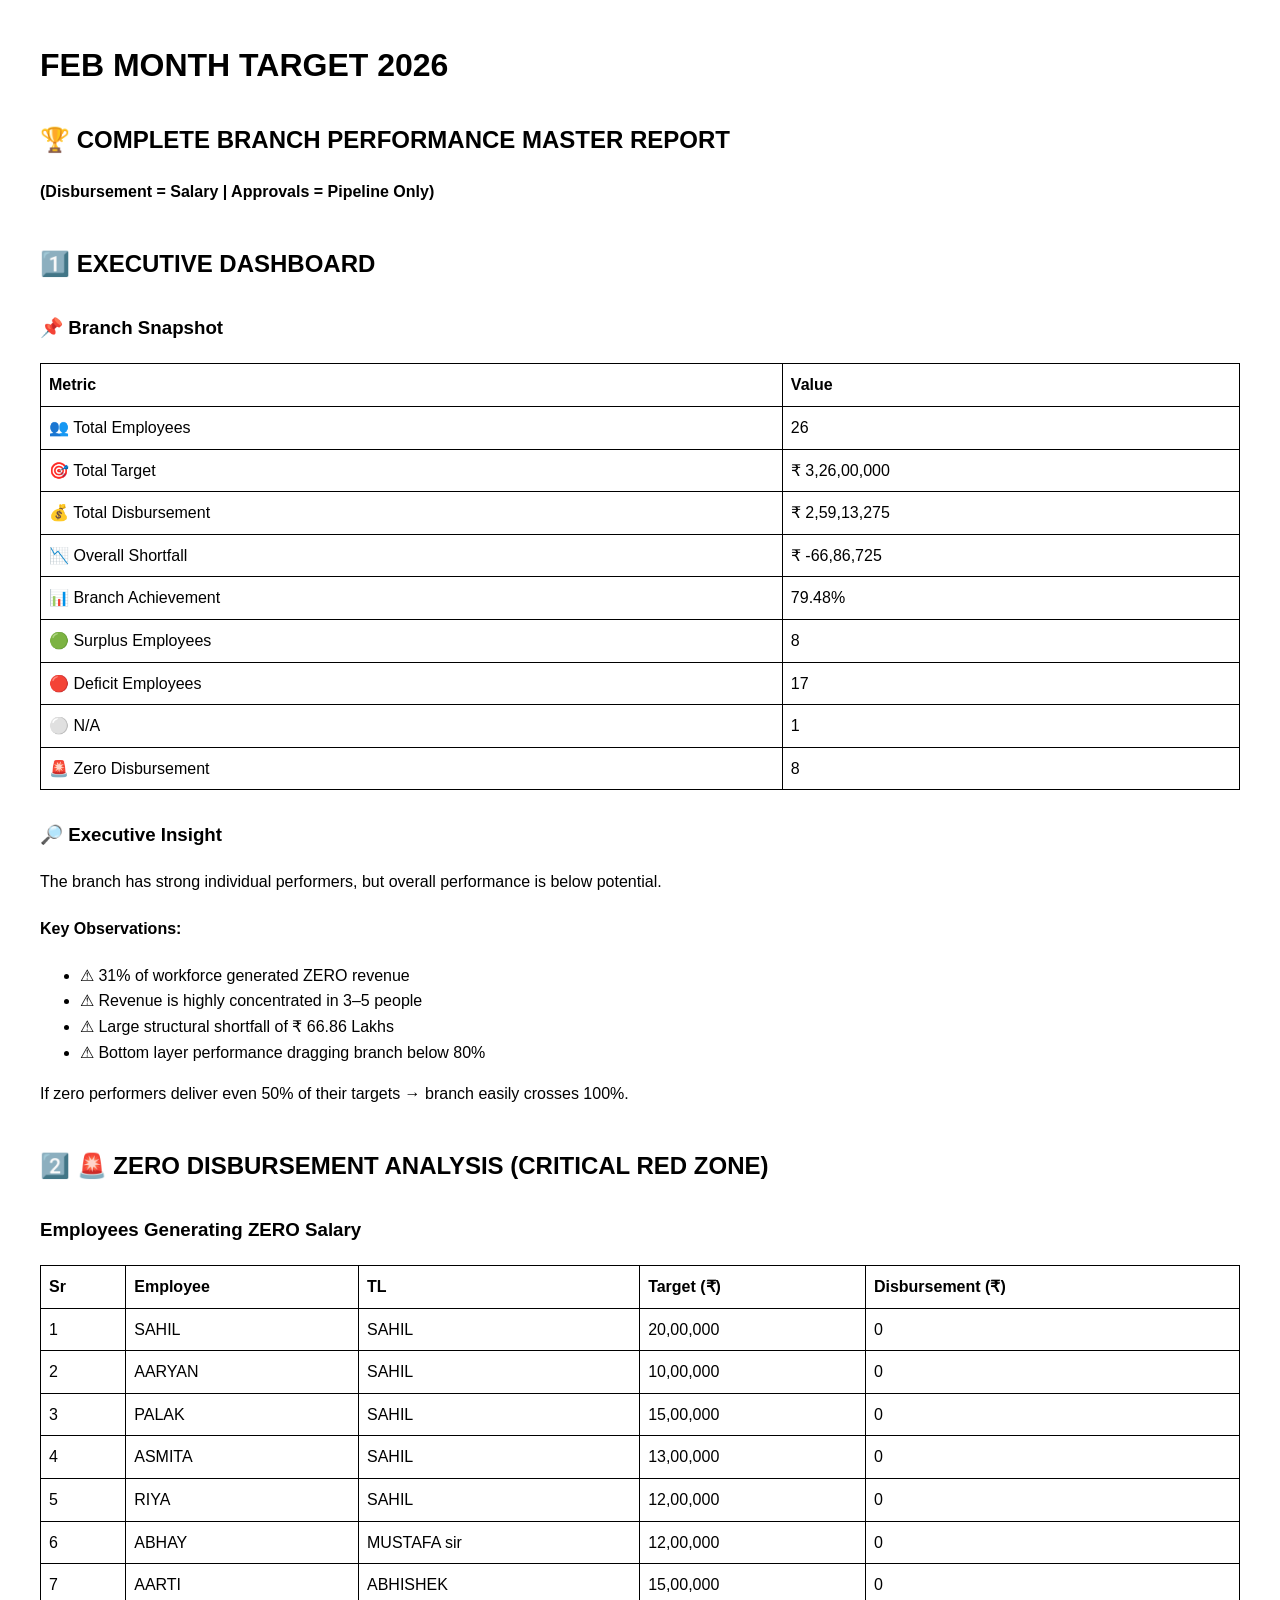
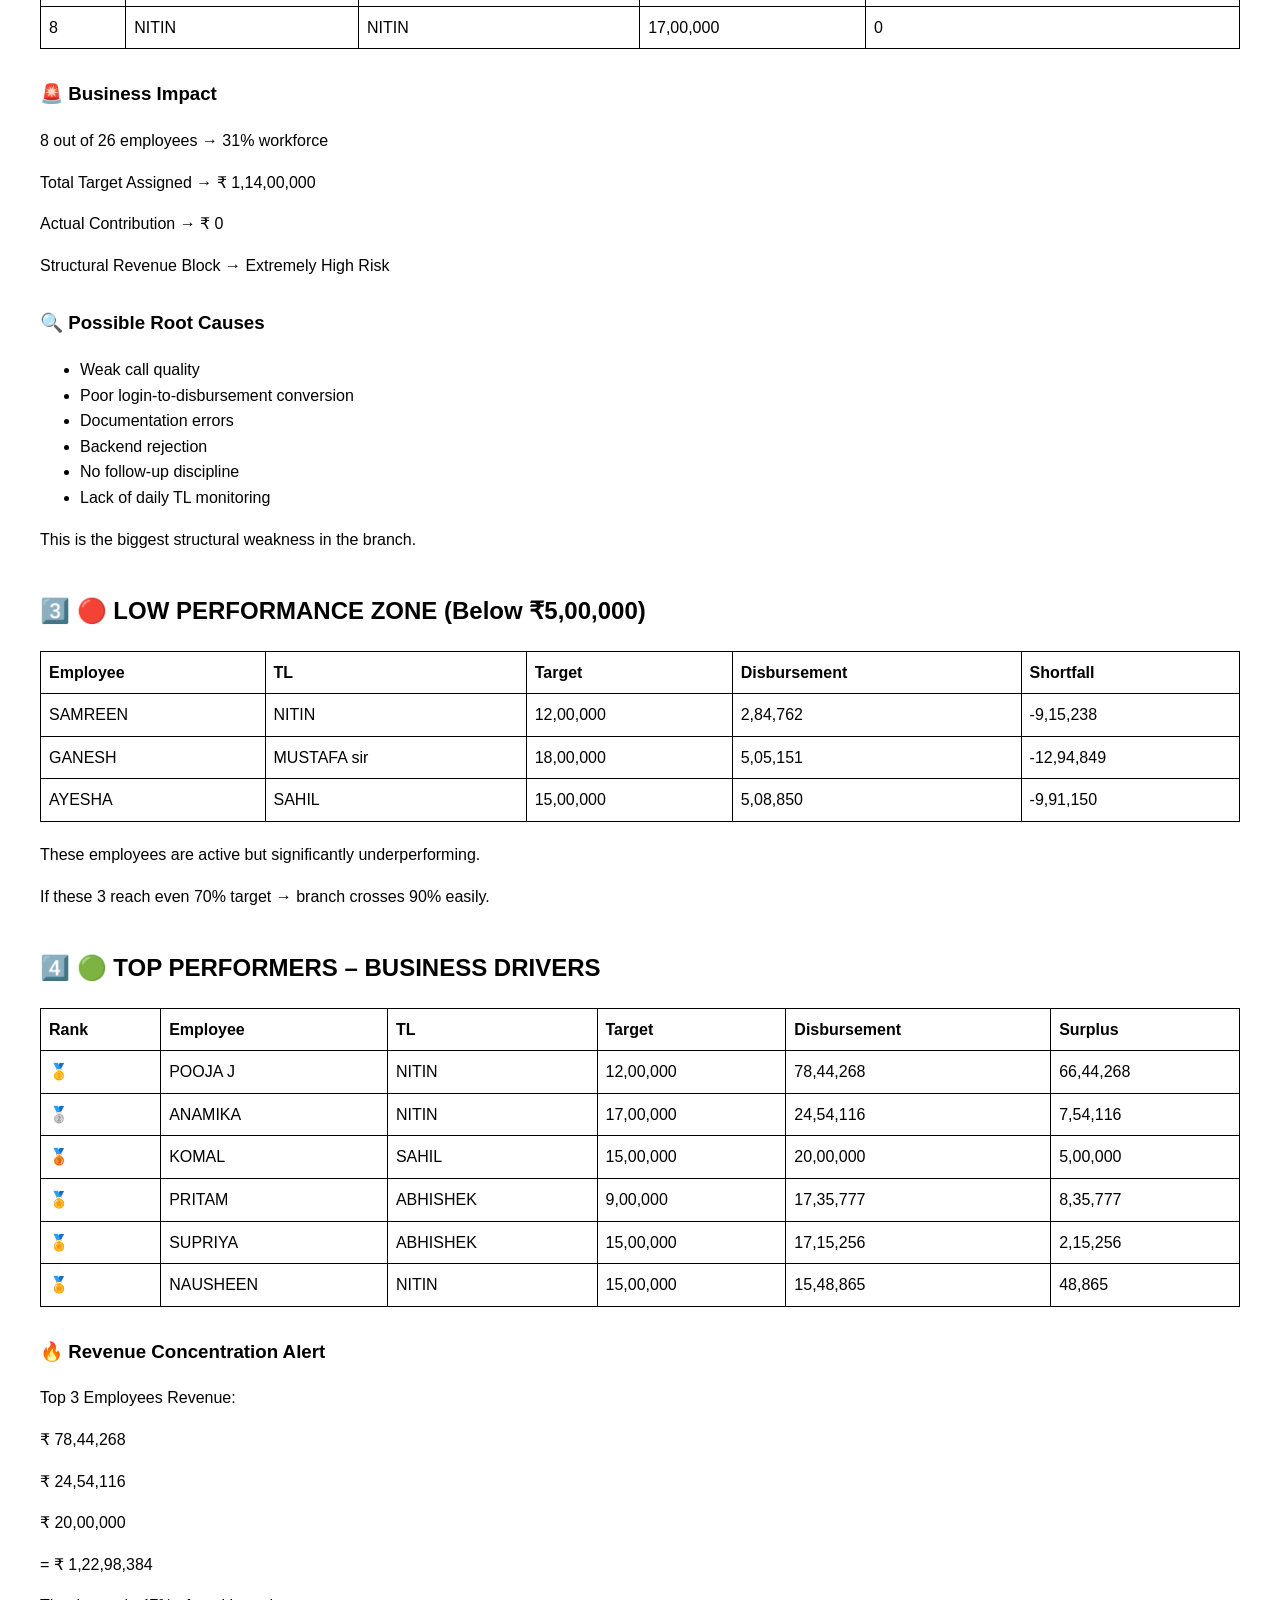
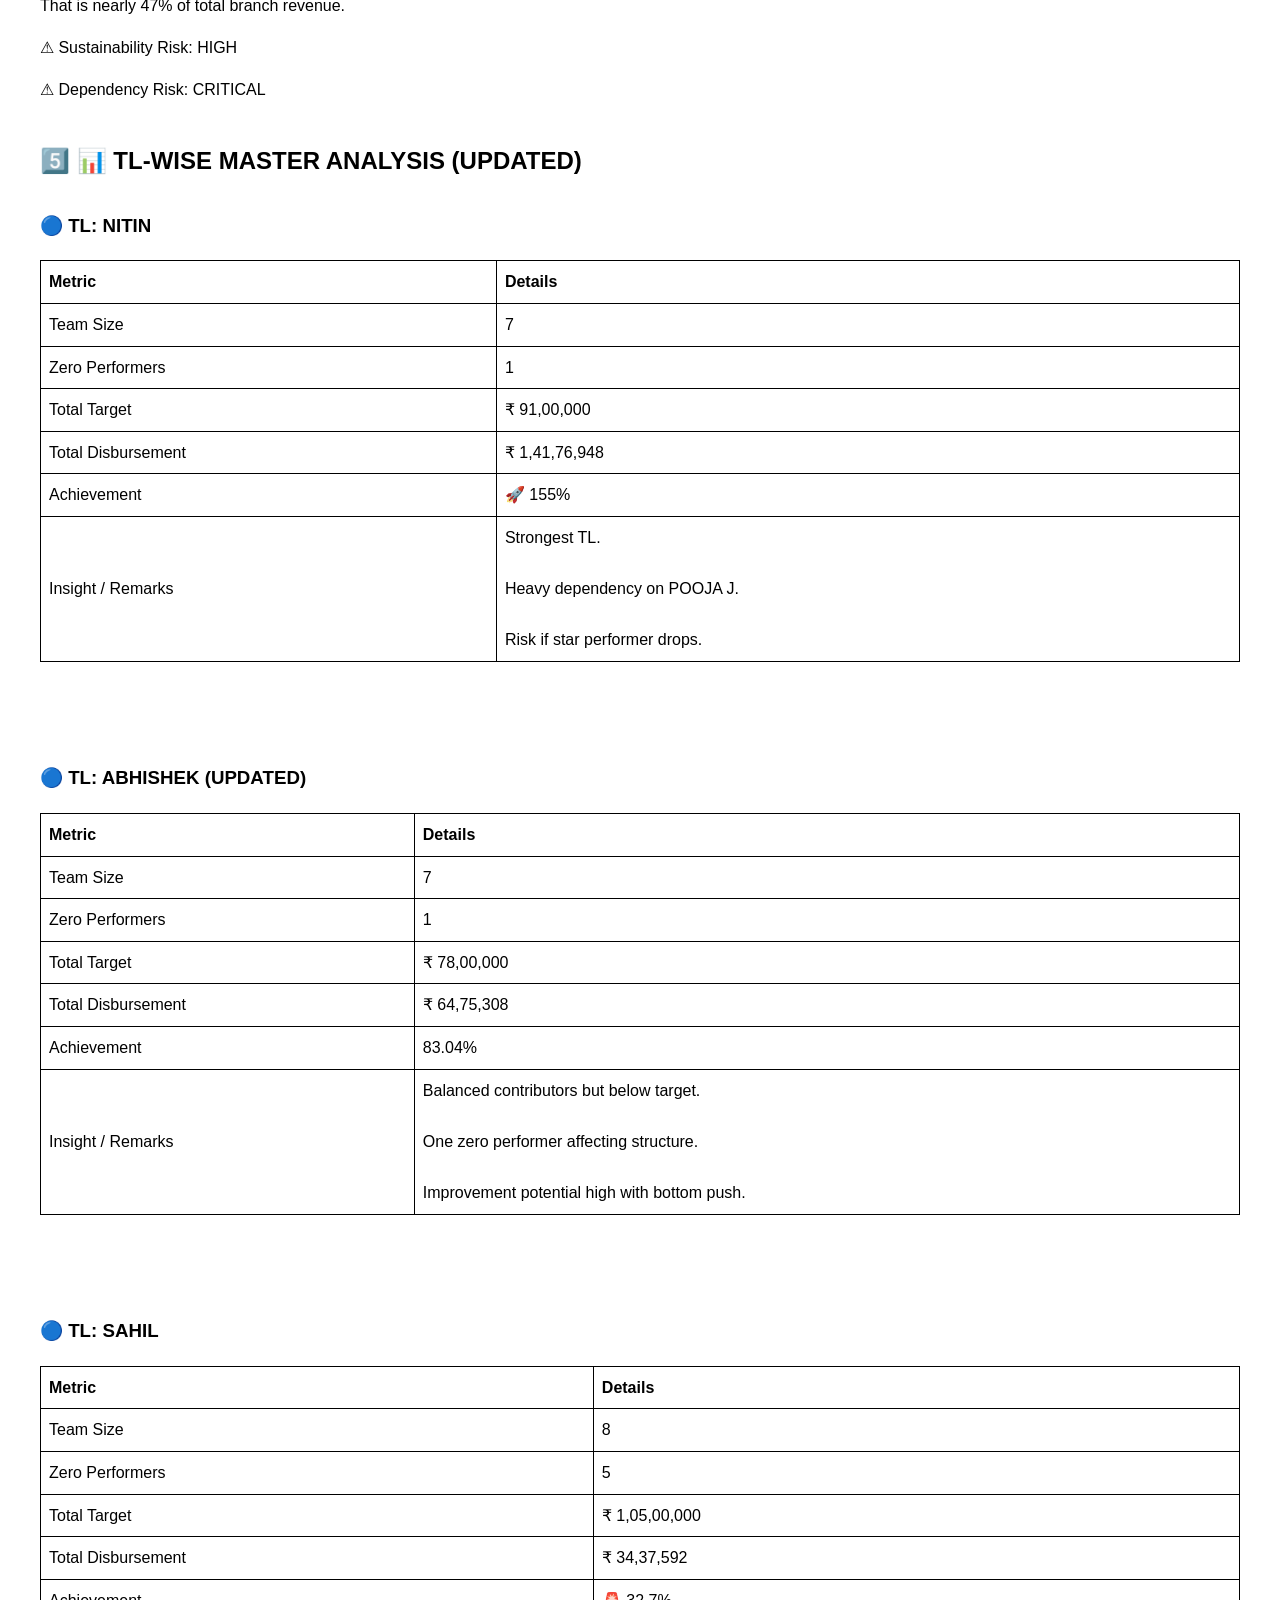
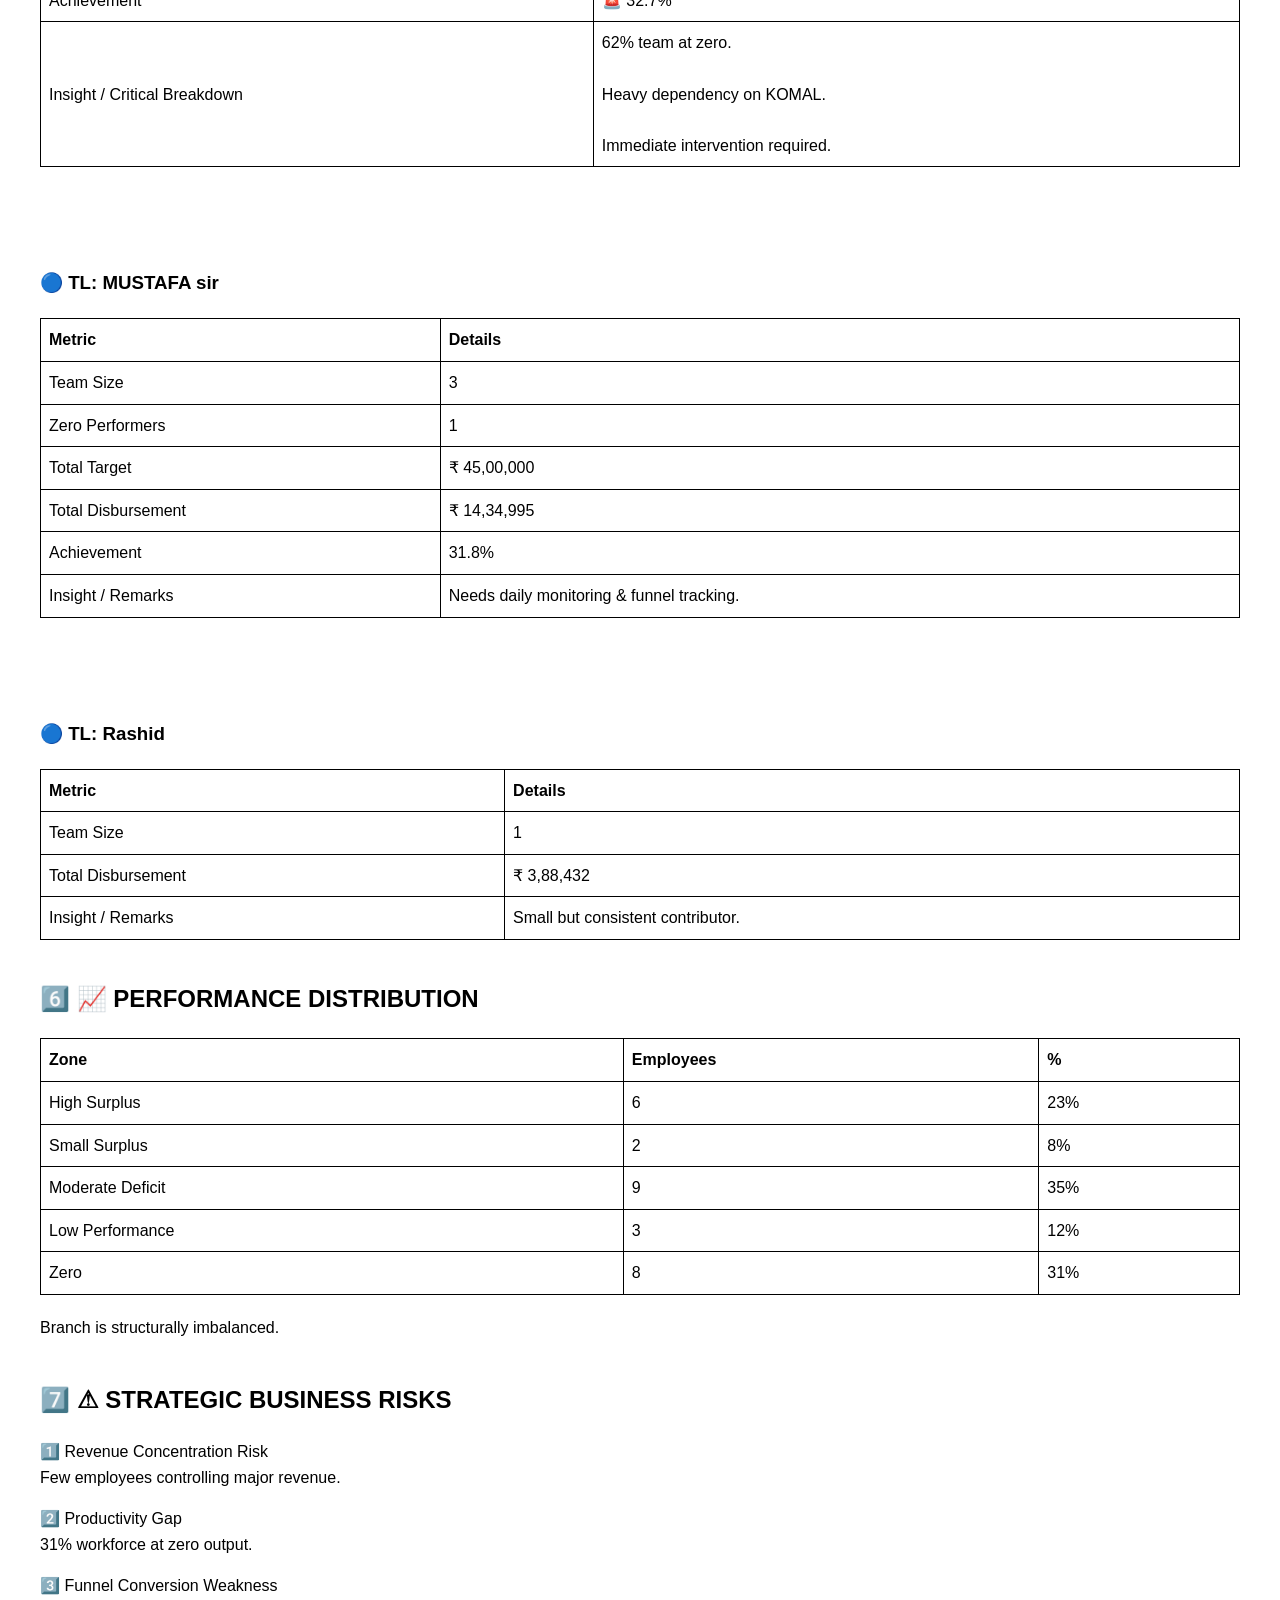
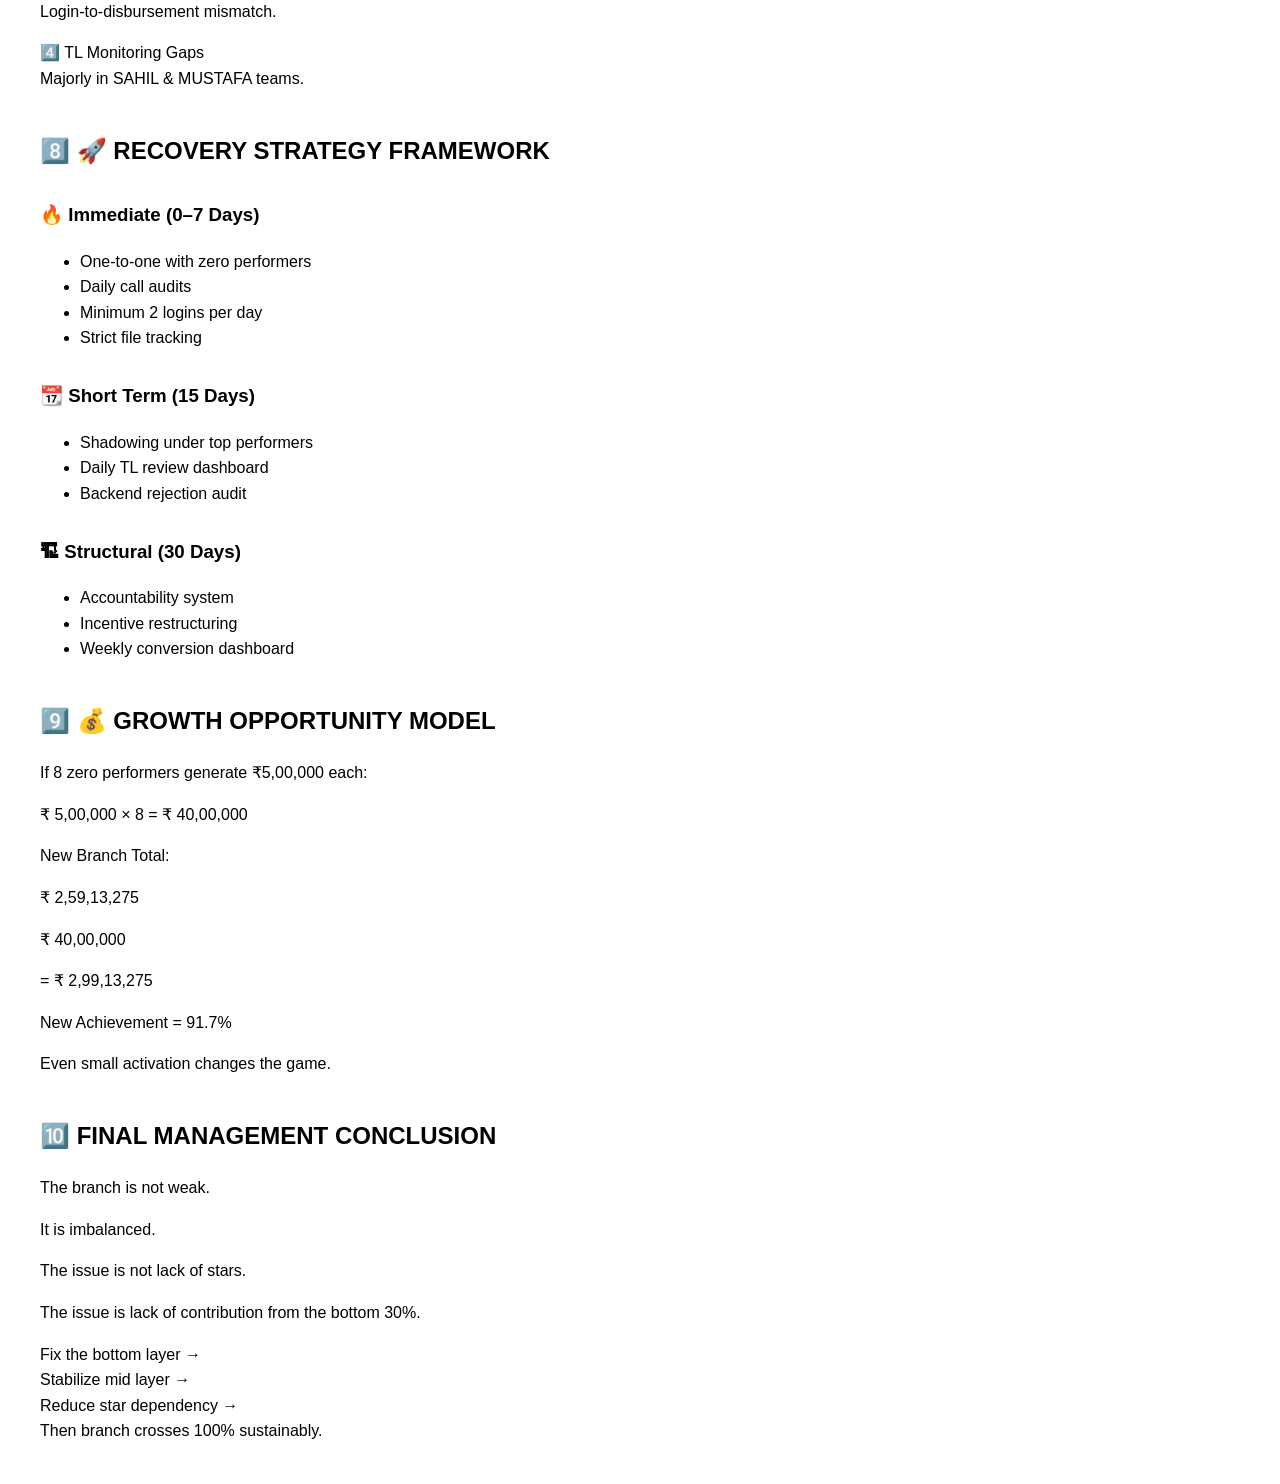
==== report.html @ 0ed211df "Create report.html" ====
<!DOCTYPE html>
<html lang="en">
<head>
<meta charset="UTF-8">
<title>FEB_MONTH_TARGET_2026 - Complete Branch Performance Master Report</title>
<link rel="stylesheet" href="report.css">

<style>
body {
    font-family: Arial, sans-serif;
    margin: 40px;
    line-height: 1.6;
}
h1, h2, h3 {
    margin-top: 30px;
}
table {
    width: 100%;
    border-collapse: collapse;
    margin: 20px 0;
}
table, th, td {
    border: 1px solid black;
}
th, td {
    padding: 8px;
    text-align: left;
}
.section {
    margin-top: 40px;
}
</style>
</head>
<body>

<h1>FEB MONTH TARGET 2026</h1>
<h2>🏆 COMPLETE BRANCH PERFORMANCE MASTER REPORT</h2>

<p><strong>(Disbursement = Salary | Approvals = Pipeline Only)</strong></p>

<div class="section">
<h2>1️⃣ EXECUTIVE DASHBOARD</h2>
<h3>📌 Branch Snapshot</h3>

<table>
<tr><th>Metric</th><th>Value</th></tr>
<tr><td>👥 Total Employees</td><td>26</td></tr>
<tr><td>🎯 Total Target</td><td>₹ 3,26,00,000</td></tr>
<tr><td>💰 Total Disbursement</td><td>₹ 2,59,13,275</td></tr>
<tr><td>📉 Overall Shortfall</td><td>₹ -66,86,725</td></tr>
<tr><td>📊 Branch Achievement</td><td>79.48%</td></tr>
<tr><td>🟢 Surplus Employees</td><td>8</td></tr>
<tr><td>🔴 Deficit Employees</td><td>17</td></tr>
<tr><td>⚪ N/A</td><td>1</td></tr>
<tr><td>🚨 Zero Disbursement</td><td>8</td></tr>
</table>

<h3>🔎 Executive Insight</h3>

<p>The branch has strong individual performers, but overall performance is below potential.</p>

<h4>Key Observations:</h4>
<ul>
<li>⚠ 31% of workforce generated ZERO revenue</li>
<li>⚠ Revenue is highly concentrated in 3–5 people</li>
<li>⚠ Large structural shortfall of ₹ 66.86 Lakhs</li>
<li>⚠ Bottom layer performance dragging branch below 80%</li>
</ul>

<p>If zero performers deliver even 50% of their targets → branch easily crosses 100%.</p>
</div>

<div class="section">
<h2>2️⃣ 🚨 ZERO DISBURSEMENT ANALYSIS (CRITICAL RED ZONE)</h2>

<h3>Employees Generating ZERO Salary</h3>

<table>
<tr>
<th>Sr</th><th>Employee</th><th>TL</th><th>Target (₹)</th><th>Disbursement (₹)</th>
</tr>
<tr><td>1</td><td>SAHIL</td><td>SAHIL</td><td>20,00,000</td><td>0</td></tr>
<tr><td>2</td><td>AARYAN</td><td>SAHIL</td><td>10,00,000</td><td>0</td></tr>
<tr><td>3</td><td>PALAK</td><td>SAHIL</td><td>15,00,000</td><td>0</td></tr>
<tr><td>4</td><td>ASMITA</td><td>SAHIL</td><td>13,00,000</td><td>0</td></tr>
<tr><td>5</td><td>RIYA</td><td>SAHIL</td><td>12,00,000</td><td>0</td></tr>
<tr><td>6</td><td>ABHAY</td><td>MUSTAFA sir</td><td>12,00,000</td><td>0</td></tr>
<tr><td>7</td><td>AARTI</td><td>ABHISHEK</td><td>15,00,000</td><td>0</td></tr>
<tr><td>8</td><td>NITIN</td><td>NITIN</td><td>17,00,000</td><td>0</td></tr>
</table>

<h3>🚨 Business Impact</h3>
<p>8 out of 26 employees → 31% workforce</p>
<p>Total Target Assigned → ₹ 1,14,00,000</p>
<p>Actual Contribution → ₹ 0</p>
<p>Structural Revenue Block → Extremely High Risk</p>

<h3>🔍 Possible Root Causes</h3>
<ul>
<li>Weak call quality</li>
<li>Poor login-to-disbursement conversion</li>
<li>Documentation errors</li>
<li>Backend rejection</li>
<li>No follow-up discipline</li>
<li>Lack of daily TL monitoring</li>
</ul>

<p>This is the biggest structural weakness in the branch.</p>
</div>

<div class="section">
<h2>3️⃣ 🔴 LOW PERFORMANCE ZONE (Below ₹5,00,000)</h2>

<table>
<tr>
<th>Employee</th><th>TL</th><th>Target</th><th>Disbursement</th><th>Shortfall</th>
</tr>
<tr><td>SAMREEN</td><td>NITIN</td><td>12,00,000</td><td>2,84,762</td><td>-9,15,238</td></tr>
<tr><td>GANESH</td><td>MUSTAFA sir</td><td>18,00,000</td><td>5,05,151</td><td>-12,94,849</td></tr>
<tr><td>AYESHA</td><td>SAHIL</td><td>15,00,000</td><td>5,08,850</td><td>-9,91,150</td></tr>
</table>

<p>These employees are active but significantly underperforming.</p>
<p>If these 3 reach even 70% target → branch crosses 90% easily.</p>
</div>

<div class="section">
<h2>4️⃣ 🟢 TOP PERFORMERS – BUSINESS DRIVERS</h2>

<table>
<tr>
<th>Rank</th><th>Employee</th><th>TL</th><th>Target</th><th>Disbursement</th><th>Surplus</th>
</tr>
<tr><td>🥇</td><td>POOJA J</td><td>NITIN</td><td>12,00,000</td><td>78,44,268</td><td>66,44,268</td></tr>
<tr><td>🥈</td><td>ANAMIKA</td><td>NITIN</td><td>17,00,000</td><td>24,54,116</td><td>7,54,116</td></tr>
<tr><td>🥉</td><td>KOMAL</td><td>SAHIL</td><td>15,00,000</td><td>20,00,000</td><td>5,00,000</td></tr>
<tr><td>🏅</td><td>PRITAM</td><td>ABHISHEK</td><td>9,00,000</td><td>17,35,777</td><td>8,35,777</td></tr>
<tr><td>🏅</td><td>SUPRIYA</td><td>ABHISHEK</td><td>15,00,000</td><td>17,15,256</td><td>2,15,256</td></tr>
<tr><td>🏅</td><td>NAUSHEEN</td><td>NITIN</td><td>15,00,000</td><td>15,48,865</td><td>48,865</td></tr>
</table>

<h3>🔥 Revenue Concentration Alert</h3>

<p>Top 3 Employees Revenue:</p>
<p>₹ 78,44,268</p>
<p>₹ 24,54,116</p>
<p>₹ 20,00,000</p>
<p>= ₹ 1,22,98,384</p>

<p>That is nearly 47% of total branch revenue.</p>

<p>⚠ Sustainability Risk: HIGH</p>
<p>⚠ Dependency Risk: CRITICAL</p>
</div>

<div class="section">
<h2>5️⃣ 📊 TL-WISE MASTER ANALYSIS (UPDATED)</h2>

<!-- ================= NITIN ================= -->
<h3>🔵 TL: NITIN</h3>
<table class="tl-table">
<tr><th>Metric</th><th>Details</th></tr>
<tr><td>Team Size</td><td>7</td></tr>
<tr><td>Zero Performers</td><td>1</td></tr>
<tr><td>Total Target</td><td>₹ 91,00,000</td></tr>
<tr><td>Total Disbursement</td><td>₹ 1,41,76,948</td></tr>
<tr><td>Achievement</td><td>🚀 155%</td></tr>
<tr>
<td>Insight / Remarks</td>
<td>
Strongest TL.<br><br>
Heavy dependency on POOJA J.<br><br>
Risk if star performer drops.
</td>
</tr>
</table>

<br><br>

<!-- ================= ABHISHEK ================= -->
<h3>🔵 TL: ABHISHEK (UPDATED)</h3>
<table class="tl-table">
<tr><th>Metric</th><th>Details</th></tr>
<tr><td>Team Size</td><td>7</td></tr>
<tr><td>Zero Performers</td><td>1</td></tr>
<tr><td>Total Target</td><td>₹ 78,00,000</td></tr>
<tr><td>Total Disbursement</td><td>₹ 64,75,308</td></tr>
<tr><td>Achievement</td><td>83.04%</td></tr>
<tr>
<td>Insight / Remarks</td>
<td>
Balanced contributors but below target.<br><br>
One zero performer affecting structure.<br><br>
Improvement potential high with bottom push.
</td>
</tr>
</table>

<br><br>

<!-- ================= SAHIL ================= -->
<h3>🔵 TL: SAHIL</h3>
<table class="tl-table">
<tr><th>Metric</th><th>Details</th></tr>
<tr><td>Team Size</td><td>8</td></tr>
<tr><td>Zero Performers</td><td>5</td></tr>
<tr><td>Total Target</td><td>₹ 1,05,00,000</td></tr>
<tr><td>Total Disbursement</td><td>₹ 34,37,592</td></tr>
<tr><td>Achievement</td><td>🚨 32.7%</td></tr>
<tr>
<td>Insight / Critical Breakdown</td>
<td>
62% team at zero.<br><br>
Heavy dependency on KOMAL.<br><br>
Immediate intervention required.
</td>
</tr>
</table>

<br><br>

<!-- ================= MUSTAFA ================= -->
<h3>🔵 TL: MUSTAFA sir</h3>
<table class="tl-table">
<tr><th>Metric</th><th>Details</th></tr>
<tr><td>Team Size</td><td>3</td></tr>
<tr><td>Zero Performers</td><td>1</td></tr>
<tr><td>Total Target</td><td>₹ 45,00,000</td></tr>
<tr><td>Total Disbursement</td><td>₹ 14,34,995</td></tr>
<tr><td>Achievement</td><td>31.8%</td></tr>
<tr>
<td>Insight / Remarks</td>
<td>
Needs daily monitoring & funnel tracking.
</td>
</tr>
</table>

<br><br>

<!-- ================= RASHID ================= -->
<h3>🔵 TL: Rashid</h3>
<table class="tl-table">
<tr><th>Metric</th><th>Details</th></tr>
<tr><td>Team Size</td><td>1</td></tr>
<tr><td>Total Disbursement</td><td>₹ 3,88,432</td></tr>
<tr>
<td>Insight / Remarks</td>
<td>
Small but consistent contributor.
</td>
</tr>
</table>

</div>


<div class="section">
<h2>6️⃣ 📈 PERFORMANCE DISTRIBUTION</h2>

<table>
<tr><th>Zone</th><th>Employees</th><th>%</th></tr>
<tr><td>High Surplus</td><td>6</td><td>23%</td></tr>
<tr><td>Small Surplus</td><td>2</td><td>8%</td></tr>
<tr><td>Moderate Deficit</td><td>9</td><td>35%</td></tr>
<tr><td>Low Performance</td><td>3</td><td>12%</td></tr>
<tr><td>Zero</td><td>8</td><td>31%</td></tr>
</table>

<p>Branch is structurally imbalanced.</p>
</div>

<div class="section">
<h2>7️⃣ ⚠ STRATEGIC BUSINESS RISKS</h2>

<p>1️⃣ Revenue Concentration Risk<br>
Few employees controlling major revenue.</p>

<p>2️⃣ Productivity Gap<br>
31% workforce at zero output.</p>

<p>3️⃣ Funnel Conversion Weakness<br>
Login-to-disbursement mismatch.</p>

<p>4️⃣ TL Monitoring Gaps<br>
Majorly in SAHIL & MUSTAFA teams.</p>
</div>

<div class="section">
<h2>8️⃣ 🚀 RECOVERY STRATEGY FRAMEWORK</h2>

<h3>🔥 Immediate (0–7 Days)</h3>
<ul>
<li>One-to-one with zero performers</li>
<li>Daily call audits</li>
<li>Minimum 2 logins per day</li>
<li>Strict file tracking</li>
</ul>

<h3>📆 Short Term (15 Days)</h3>
<ul>
<li>Shadowing under top performers</li>
<li>Daily TL review dashboard</li>
<li>Backend rejection audit</li>
</ul>

<h3>🏗 Structural (30 Days)</h3>
<ul>
<li>Accountability system</li>
<li>Incentive restructuring</li>
<li>Weekly conversion dashboard</li>
</ul>
</div>

<div class="section">
<h2>9️⃣ 💰 GROWTH OPPORTUNITY MODEL</h2>

<p>If 8 zero performers generate ₹5,00,000 each:</p>
<p>₹ 5,00,000 × 8 = ₹ 40,00,000</p>

<p>New Branch Total:</p>
<p>₹ 2,59,13,275</p>
<p>₹ 40,00,000</p>
<p>= ₹ 2,99,13,275</p>

<p>New Achievement = 91.7%</p>

<p>Even small activation changes the game.</p>
</div>

<div class="section">
<h2>🔟 FINAL MANAGEMENT CONCLUSION</h2>

<p>The branch is not weak.</p>
<p>It is imbalanced.</p>
<p>The issue is not lack of stars.</p>
<p>The issue is lack of contribution from the bottom 30%.</p>

<p>
Fix the bottom layer →<br>
Stabilize mid layer →<br>
Reduce star dependency →<br>
Then branch crosses 100% sustainably.
</p>

</div>

</body>
</html>
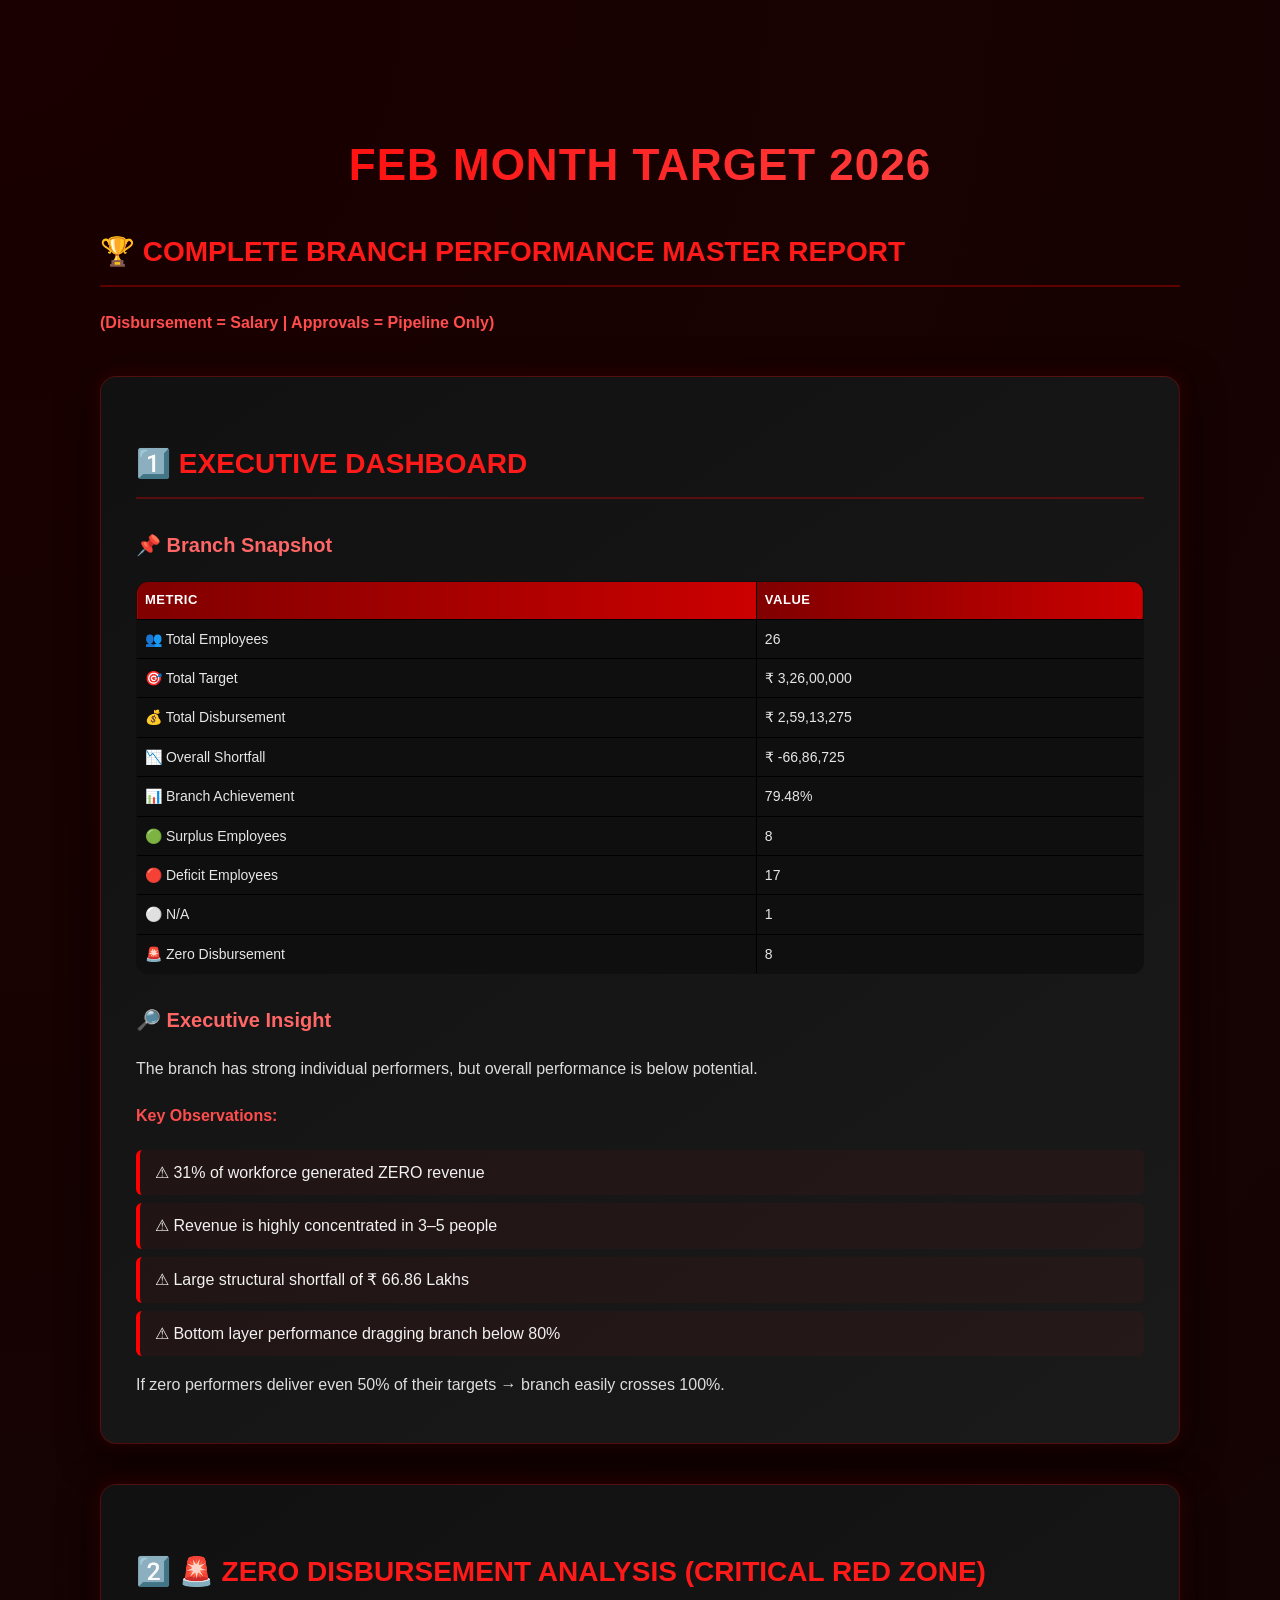
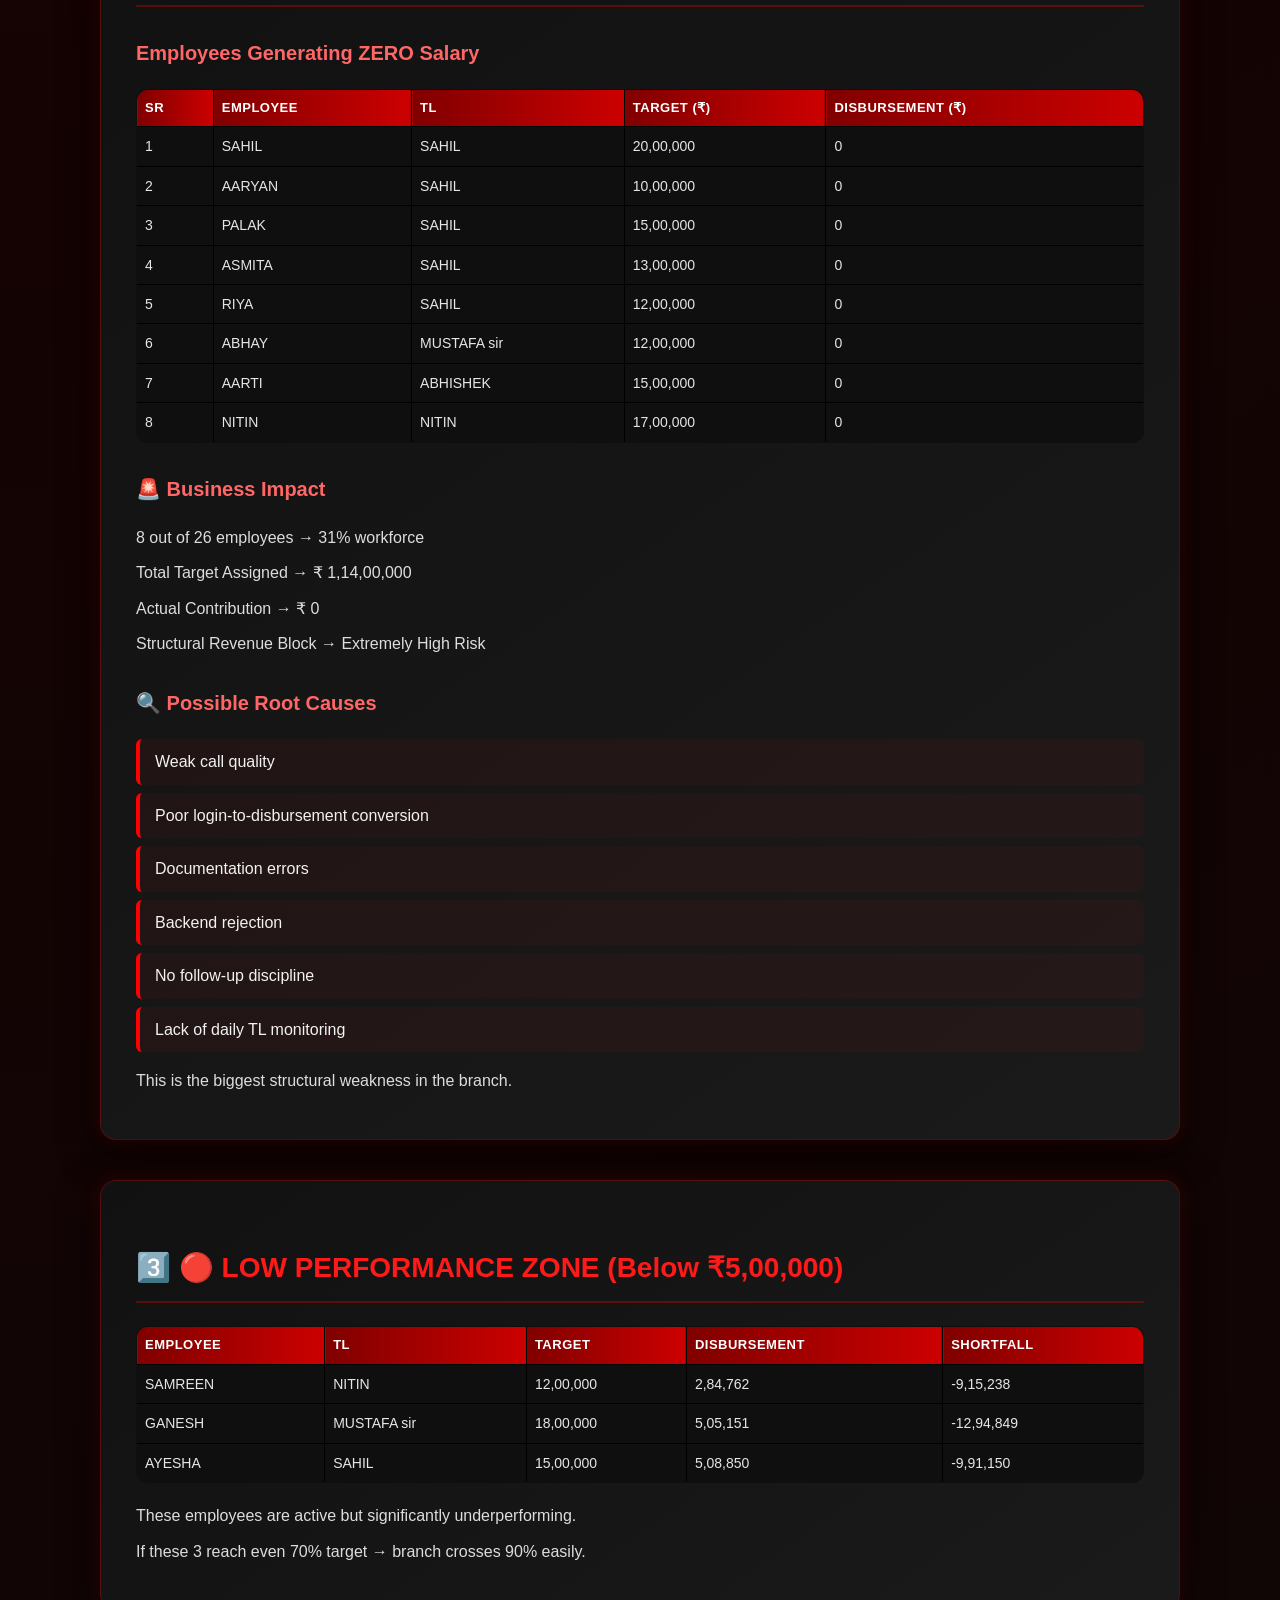
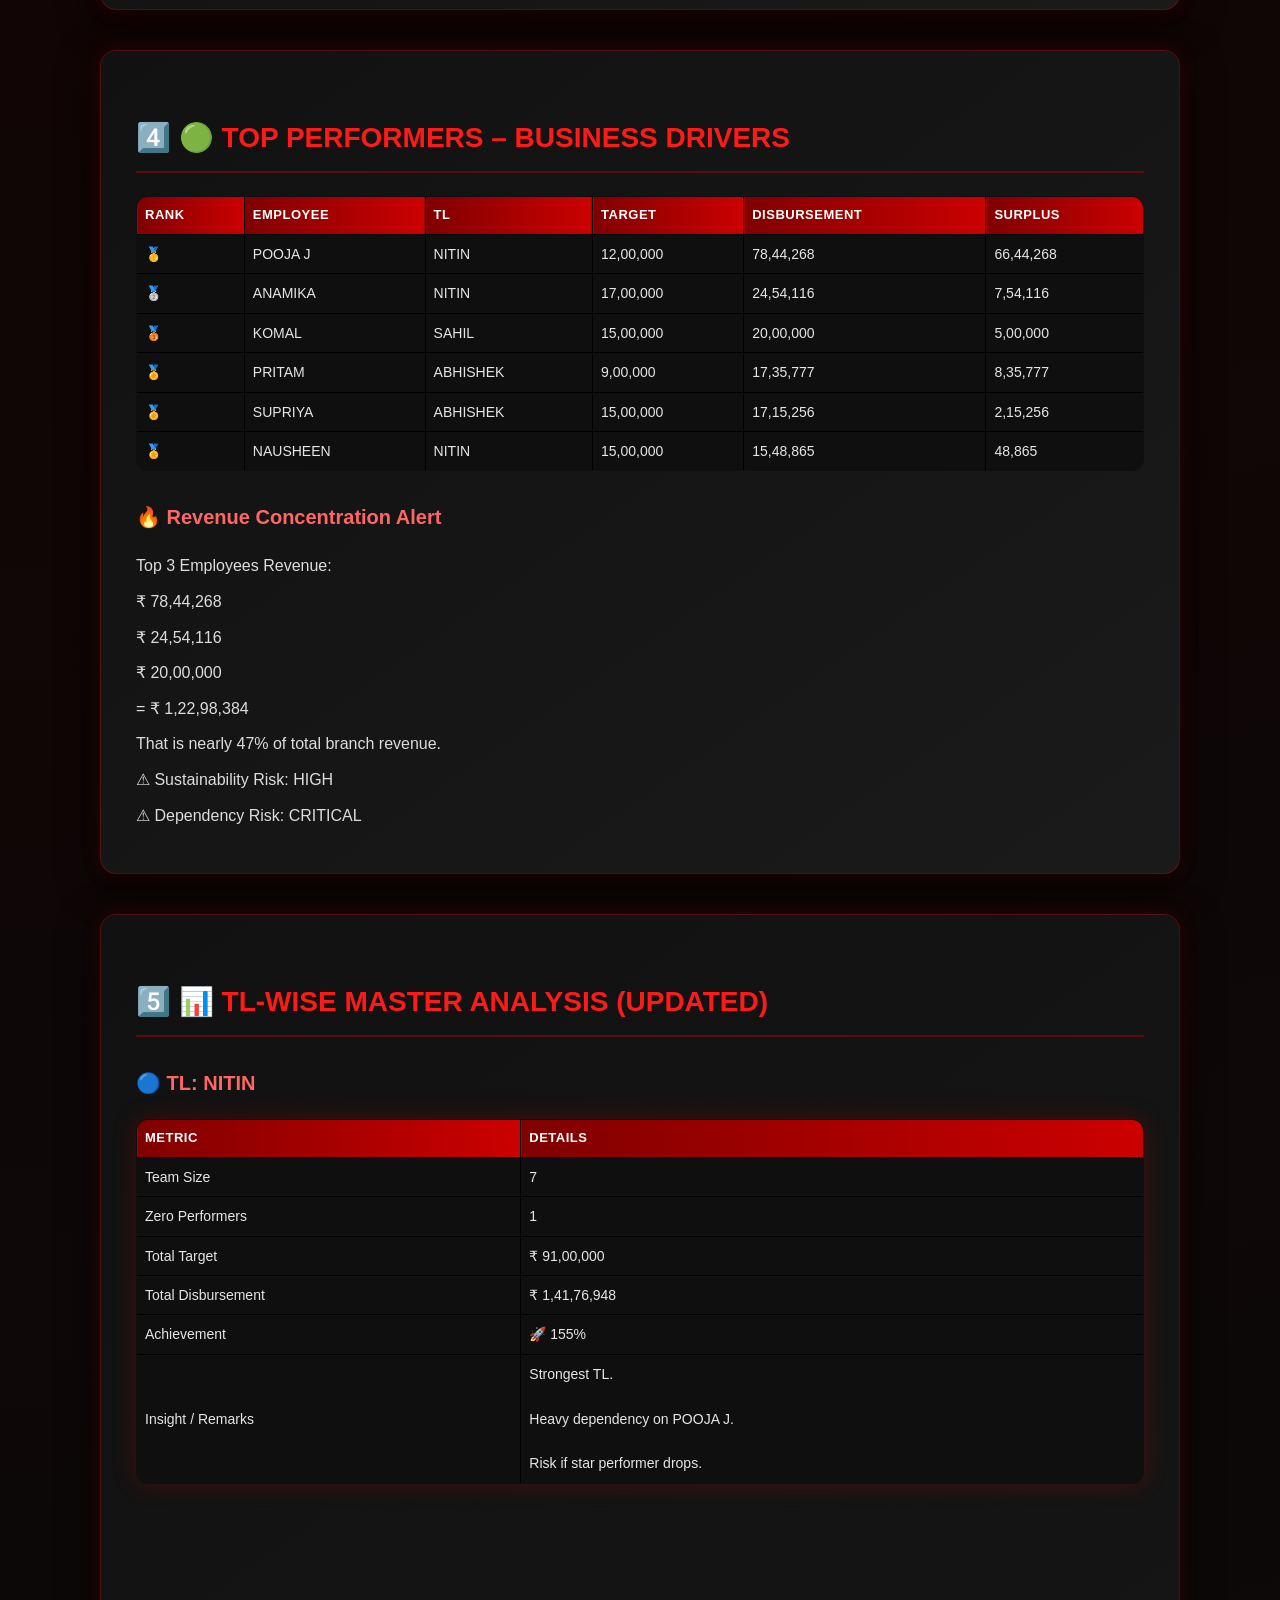
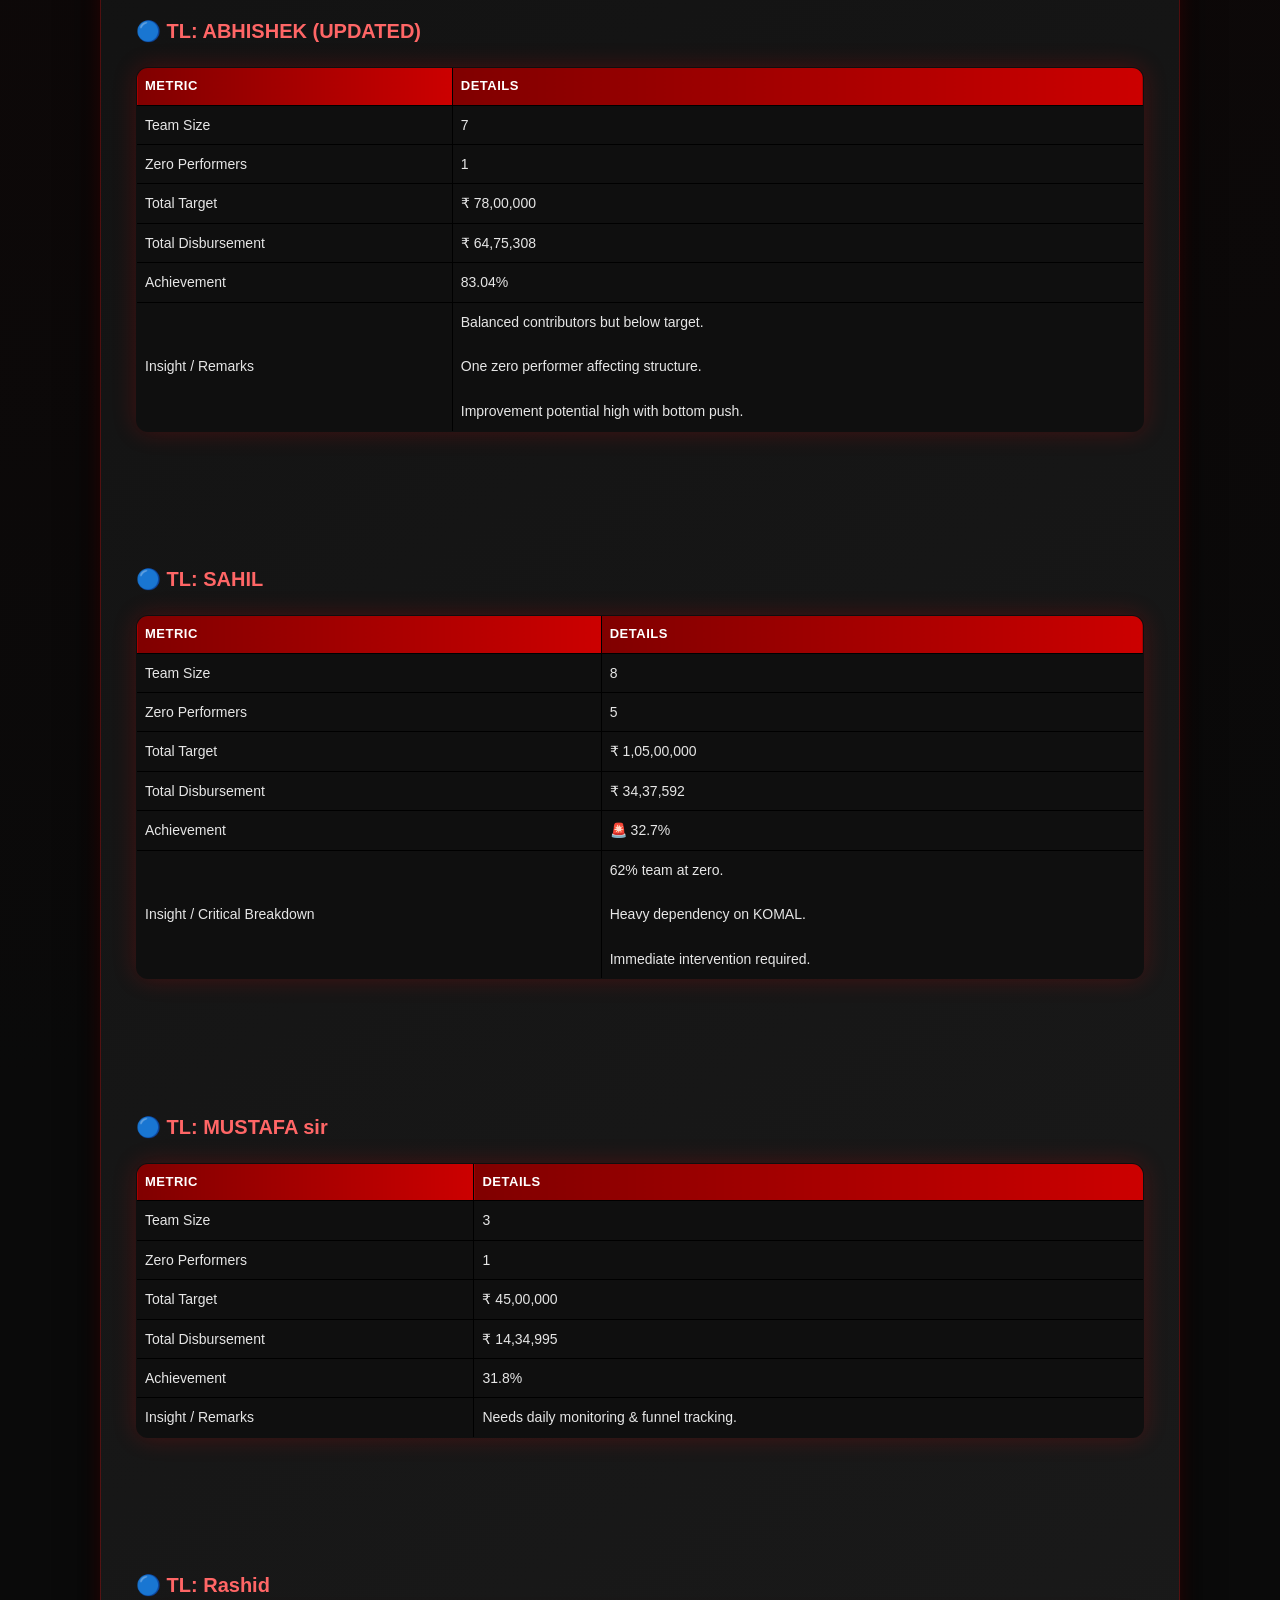
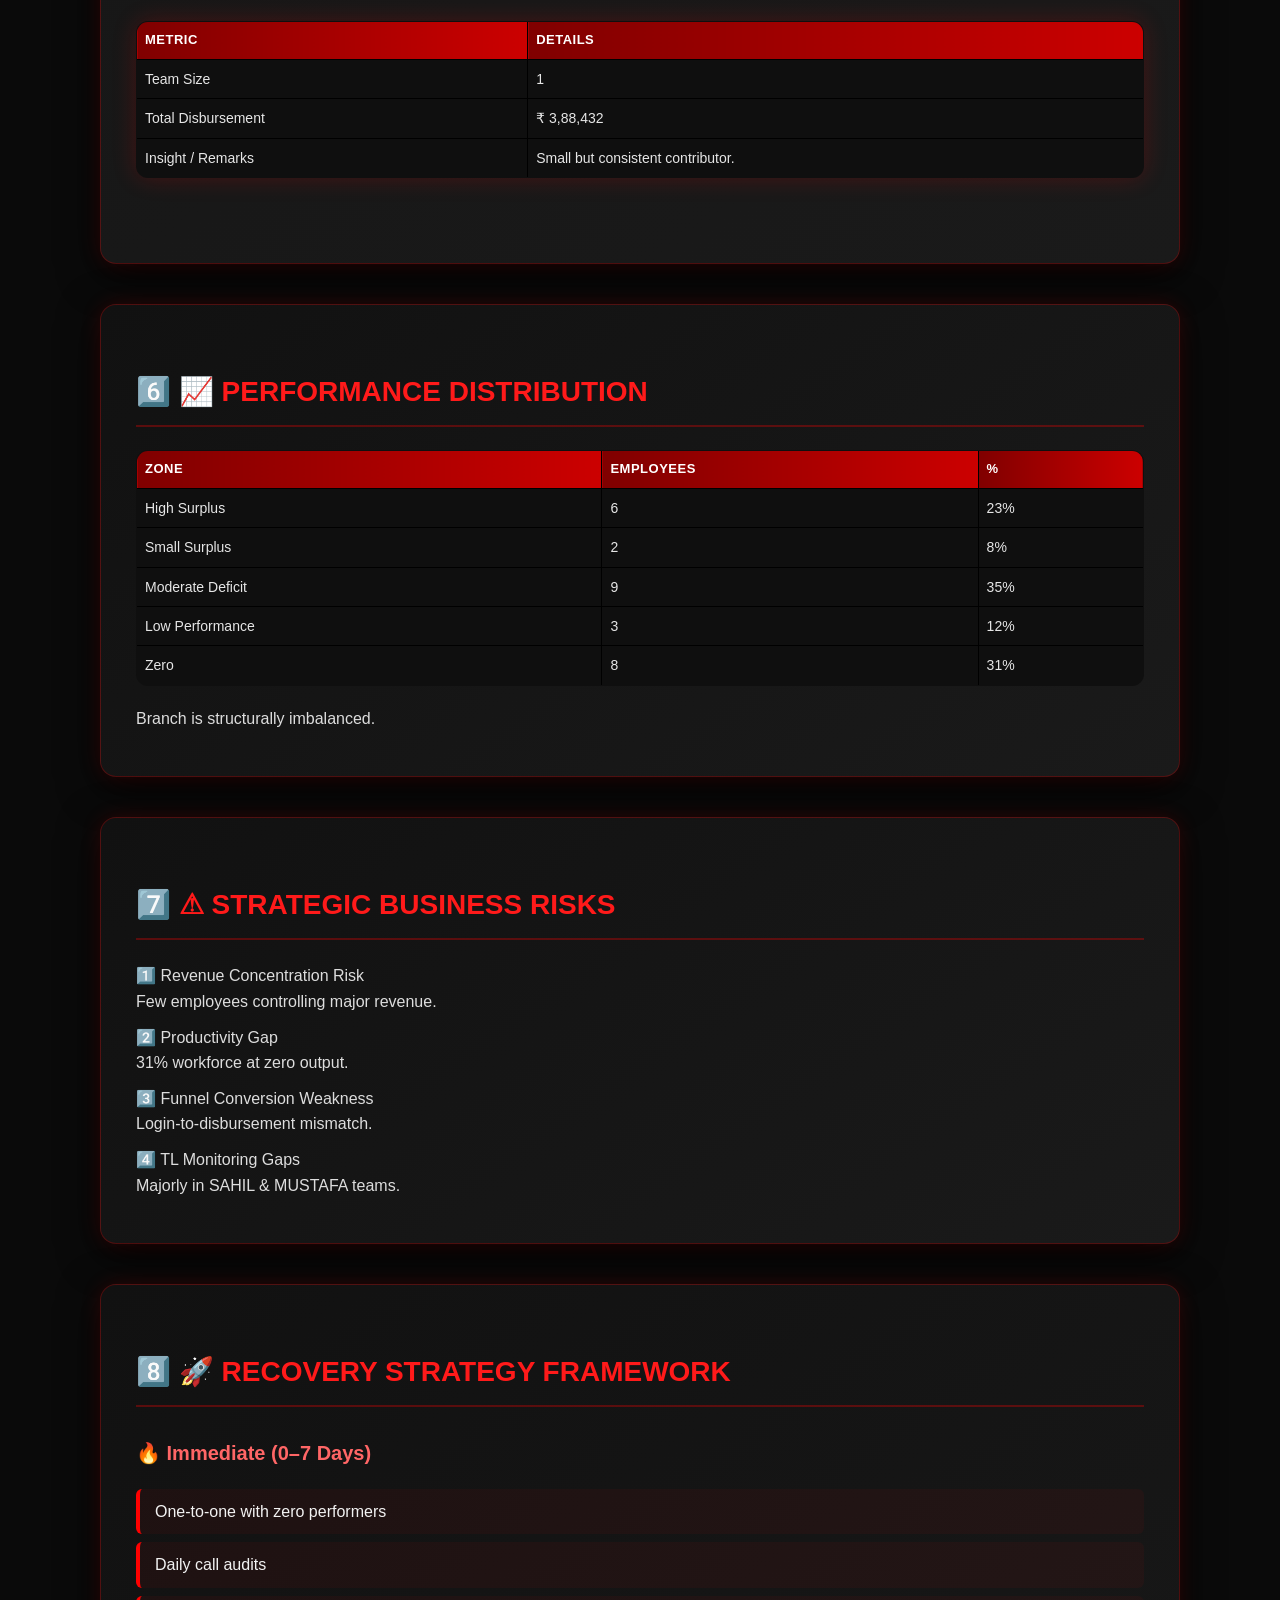
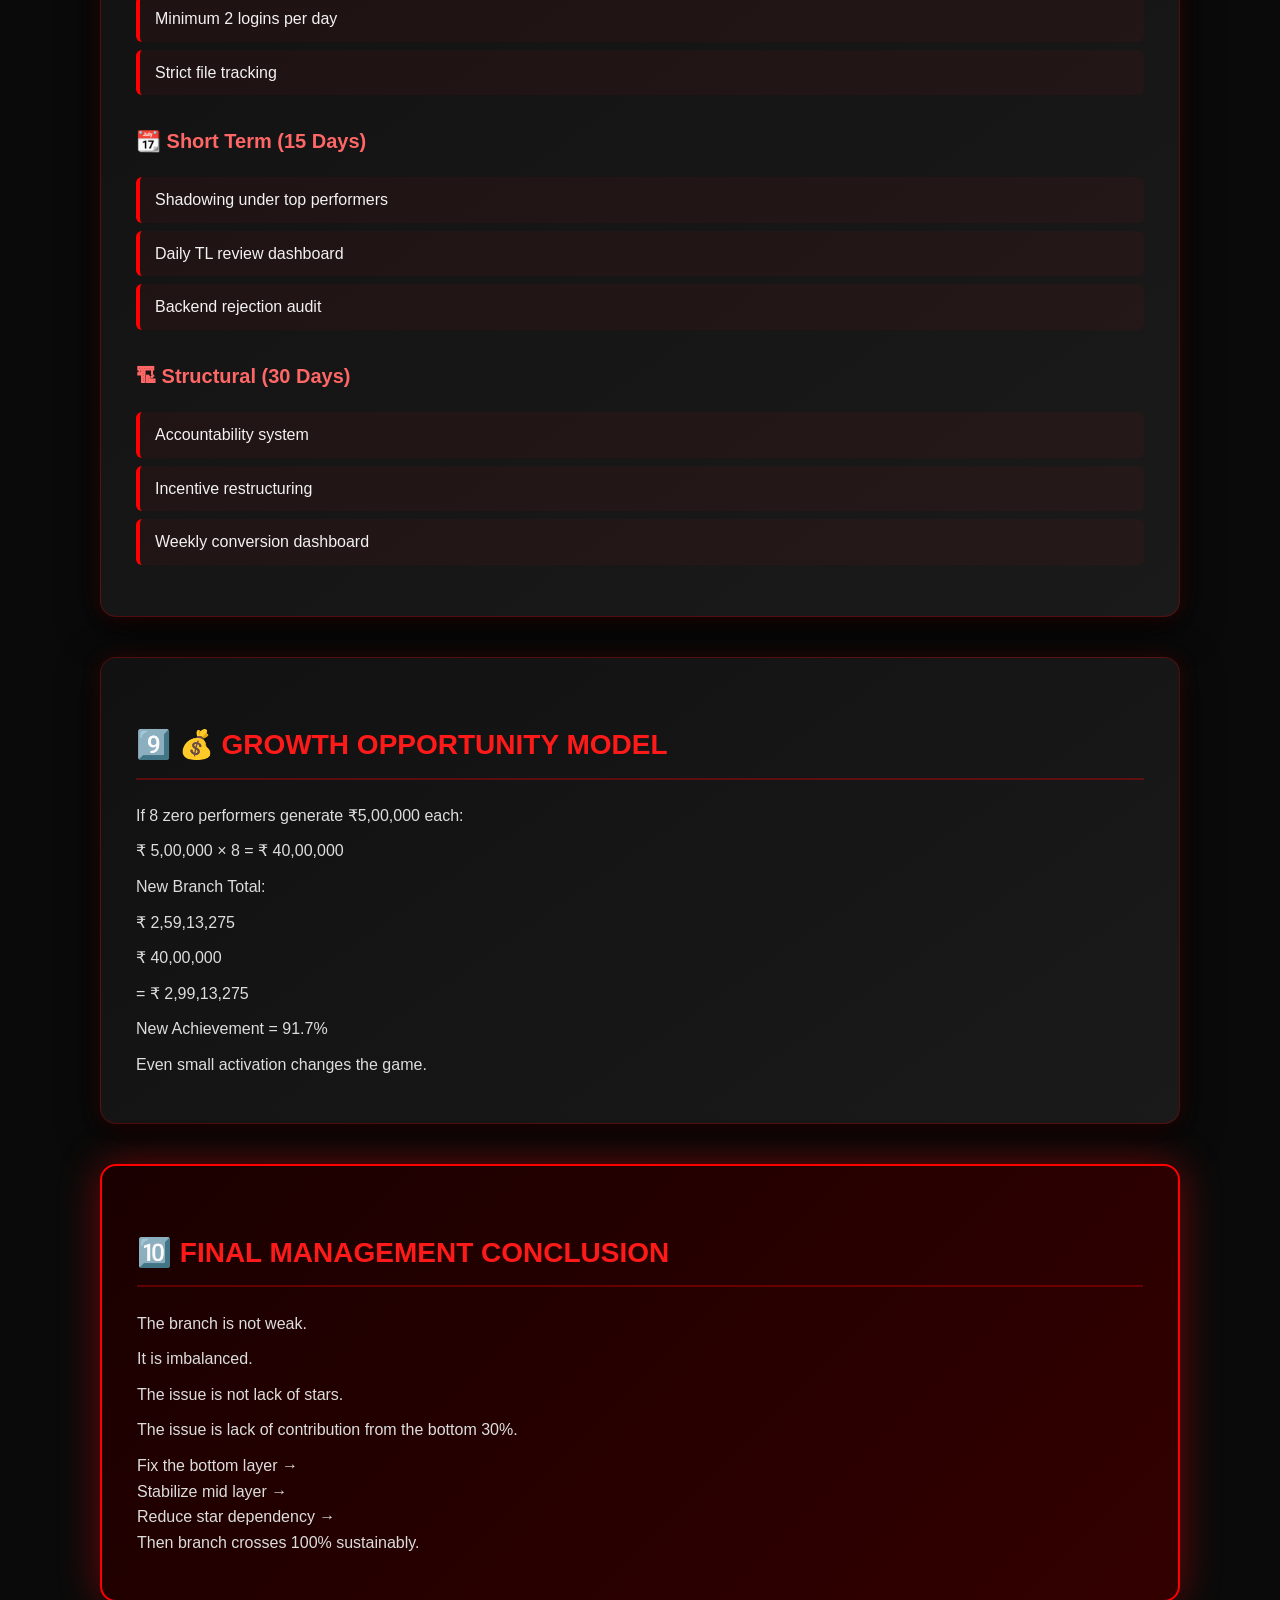
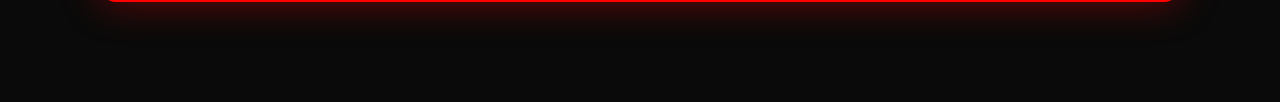
==== commit 6a4fb14a: "Update report.html" ====
--- a/report.html
+++ b/report.html
@@ -3,7 +3,7 @@
 <head>
 <meta charset="UTF-8">
 <title>FEB_MONTH_TARGET_2026 - Complete Branch Performance Master Report</title>
-<link rel="stylesheet" href="report.css">
+<link rel="stylesheet" href="reports.css">
 
 <style>
 body {
--- a/reports.css
+++ b/reports.css
@@ -0,0 +1,172 @@
+/* ===== IMPORT MODERN FONT ===== */
+@import url('https://fonts.googleapis.com/css2?family=Inter:wght@300;400;600;700;800&display=swap');
+
+/* ===== GLOBAL ===== */
+body {
+    font-family: 'Inter', sans-serif;
+    margin: 0;
+    padding: 60px;
+    background: radial-gradient(circle at top left, #1a0000, #0a0a0a 60%);
+    color: #f2f2f2;
+    line-height: 1.8;
+}
+
+/* ===== MAIN HEADINGS ===== */
+h1 {
+    font-size: 44px;
+    font-weight: 800;
+    text-align: center;
+    background: linear-gradient(90deg, #ff0000, #ff4d4d);
+    -webkit-background-clip: text;
+    -webkit-text-fill-color: transparent;
+    margin-bottom: 5px;
+    letter-spacing: 1px;
+}
+
+h2 {
+    font-size: 28px;
+    font-weight: 700;
+    color: #ff1a1a;
+    margin-top: 50px;
+    padding-bottom: 10px;
+    border-bottom: 2px solid rgba(255,0,0,0.3);
+}
+
+h3 {
+    font-size: 20px;
+    font-weight: 600;
+    color: #ff6666;
+    margin-top: 35px;
+}
+
+h4 {
+    color: #ff4d4d;
+}
+
+/* ===== SECTION CARD ===== */
+.section {
+    background: linear-gradient(145deg, #111, #1a1a1a);
+    padding: 35px;
+    margin-top: 50px;
+    border-radius: 16px;
+    border: 1px solid rgba(255, 0, 0, 0.25);
+    box-shadow: 
+        0 0 20px rgba(255,0,0,0.15),
+        0 10px 40px rgba(0,0,0,0.8);
+    transition: 0.4s ease;
+}
+
+.section:hover {
+    transform: translateY(-6px);
+    box-shadow: 
+        0 0 35px rgba(255,0,0,0.35),
+        0 15px 50px rgba(0,0,0,0.9);
+}
+
+/* ===== TABLE DESIGN ===== */
+table {
+    width: 100%;
+    border-collapse: collapse;
+    margin: 25px 0;
+    background: #0f0f0f;
+    border-radius: 12px;
+    overflow: hidden;
+}
+
+th {
+    background: linear-gradient(90deg, #800000, #cc0000);
+    color: #ffffff;
+    padding: 14px;
+    text-transform: uppercase;
+    font-weight: 700;
+    font-size: 13px;
+    letter-spacing: 0.5px;
+}
+
+td {
+    padding: 14px;
+    border-bottom: 1px solid #1f1f1f;
+    color: #e6e6e6;
+    font-size: 14px;
+}
+
+tr:hover td {
+    background-color: rgba(255, 0, 0, 0.08);
+}
+
+/* ===== TL TABLE SPECIAL ===== */
+.tl-table {
+    margin-top: 20px;
+    margin-bottom: 50px;
+    border: 1px solid rgba(255,0,0,0.3);
+    box-shadow: 0 0 25px rgba(255,0,0,0.2);
+}
+
+/* ===== LIST STYLING ===== */
+ul {
+    list-style: none;
+    padding-left: 0;
+}
+
+ul li {
+    padding: 10px 15px;
+    margin-bottom: 8px;
+    background: rgba(255,0,0,0.05);
+    border-left: 4px solid #ff0000;
+    border-radius: 6px;
+    transition: 0.3s;
+}
+
+ul li:hover {
+    background: rgba(255,0,0,0.15);
+}
+
+/* ===== PARAGRAPH ===== */
+p {
+    color: #dddddd;
+    margin: 10px 0;
+}
+
+/* ===== STRONG TEXT ===== */
+strong {
+    color: #ff4d4d;
+    font-weight: 600;
+}
+
+/* ===== PERFORMANCE ALERT COLORS ===== */
+td:contains("155%") {
+    color: #00ff99;
+    font-weight: 700;
+}
+
+td:contains("32.7%") {
+    color: #ff0000;
+    font-weight: 700;
+}
+
+/* ===== FINAL CONCLUSION SPECIAL CARD ===== */
+.section:last-child {
+    background: linear-gradient(135deg, #1a0000, #330000);
+    border: 2px solid #ff0000;
+    box-shadow: 0 0 40px rgba(255,0,0,0.4);
+}
+
+/* ===== SMOOTH SCROLLBAR ===== */
+::-webkit-scrollbar {
+    width: 10px;
+}
+
+::-webkit-scrollbar-track {
+    background: #111;
+}
+
+::-webkit-scrollbar-thumb {
+    background: linear-gradient(#ff0000, #990000);
+    border-radius: 10px;
+}
+
+::-webkit-scrollbar-thumb:hover {
+    background: #ff3333;
+}
+
+
